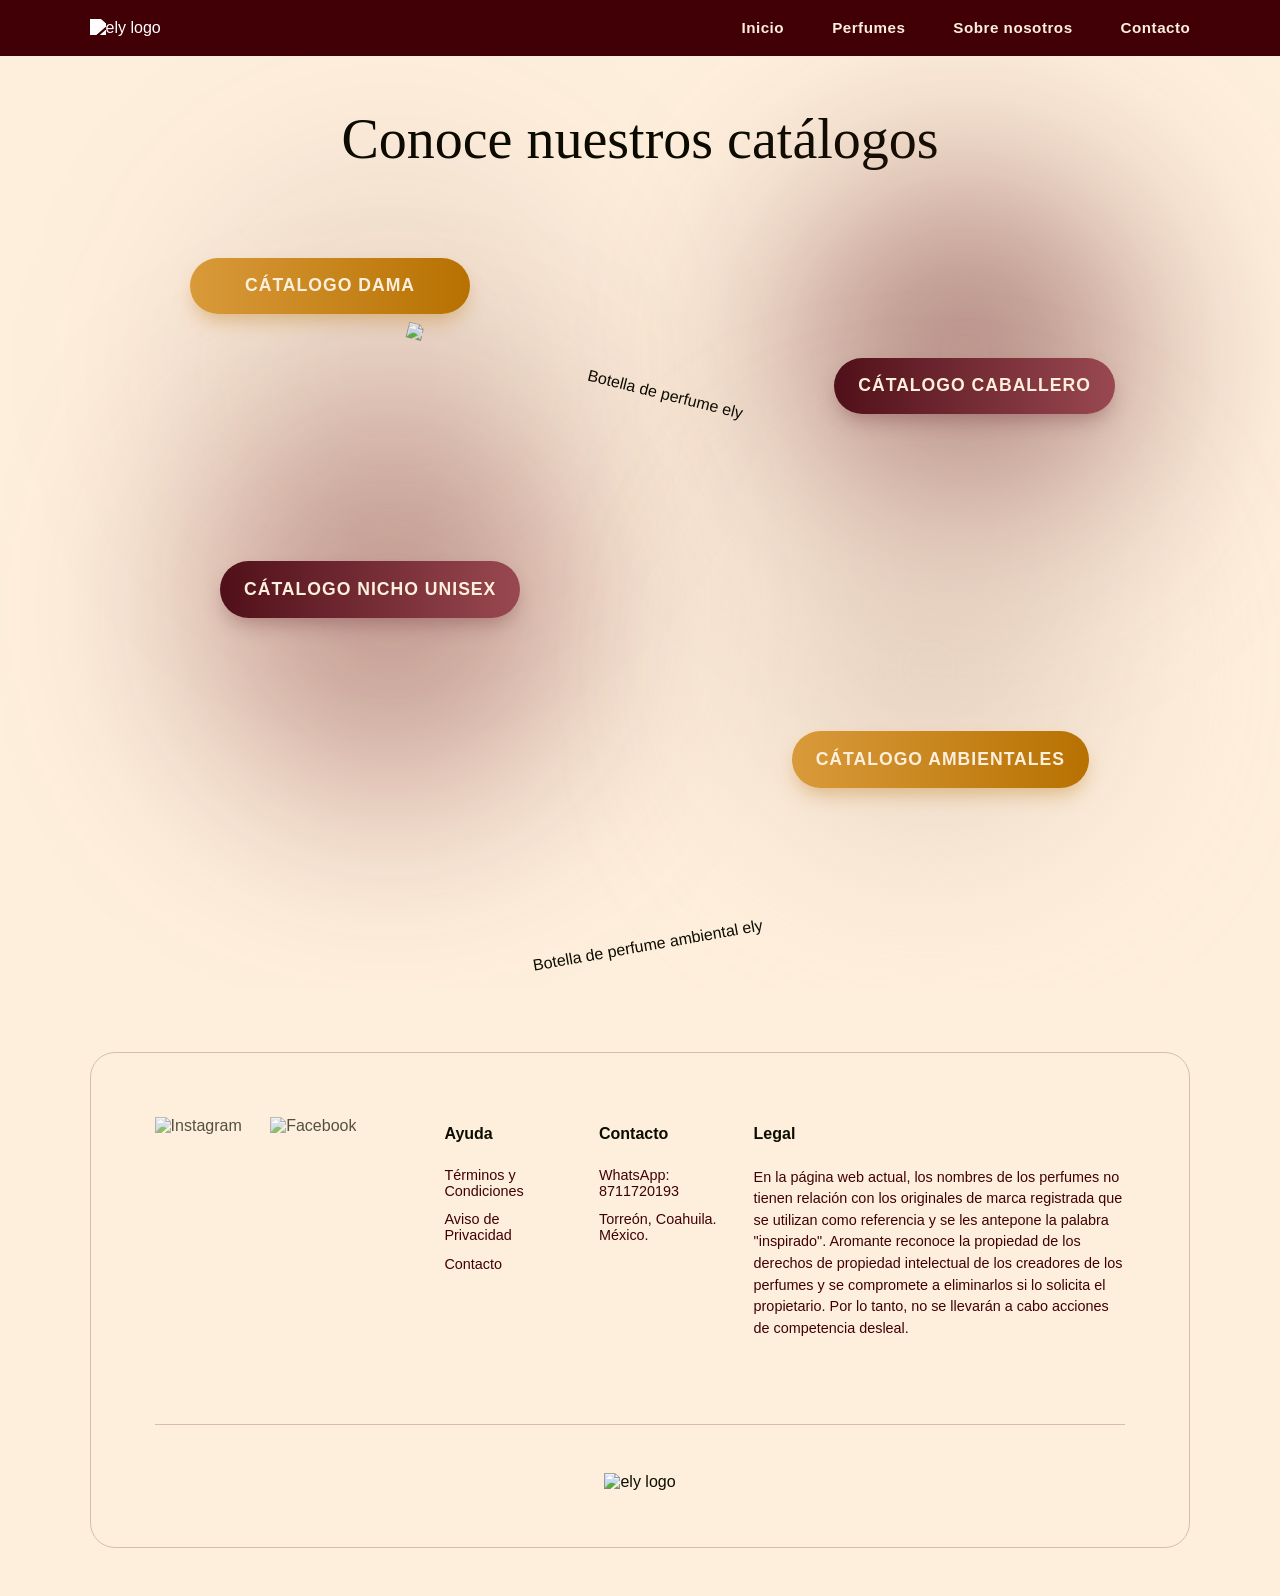
==== catalogo.html @ 82e42adc "Add files via upload" ====
<!DOCTYPE html>
<html lang="es">
<head>
    <meta charset="UTF-8">
    <meta name="viewport" content="width=device-width, initial-scale=1.0">
    <title>Catálogos - ely</title>
    <link rel="stylesheet" href="style.css?v=2.5">
    <link rel="shortcut icon" href="./images/ely-emblem.png" type="image/x-icon">
</head>
<body>

    <header>
        <div class="logo">
            <a href="index.html"><img src="images/logo.png" alt="ely logo"></a>
        </div>
        <nav>
            <ul>
                <li><a href="index.html">Inicio</a></li>
                <li><a href="catalogo.html">Perfumes</a></li>
                <li><a href="nosotros.html">Sobre nosotros</a></li>
                <li><a href="contacto.html">Contacto</a></li>
            </ul>
        </nav>
    </header>

    <main class="catalog-hub-main">
        <h1 class="catalog-hub-title">Conoce nuestros catálogos</h1>
        <div class="catalog-hub-container">
            
            <!-- Decorative Backgrounds -->
            <div class="hub-bg-blur blur-1"></div>
            <div class="hub-bg-blur blur-2"></div>
            <div class="hub-bg-blur blur-3"></div>
            <div class="hub-bg-blur blur-4"></div>

            <!-- Product Images -->
            <img src="images/promo-perfume.png" alt="Botella de perfume ely" class="hub-perfume-1">
            <img src="images/perfume-ambiental.png" alt="Botella de perfume ambiental ely" class="hub-perfume-2">

            <!-- Catalog Links -->
            <div class="hub-link-wrapper pos-1">
                <a href="#" class="btn-hub gold">
                    <span>CÁTALOGO DAMA</span>
                </a>
            </div>
            <div class="hub-link-wrapper pos-2">
                <a href="#" class="btn-hub magenta">
                    <span>CÁTALOGO CABALLERO</span>
                </a>
            </div>
            <div class="hub-link-wrapper pos-3">
                <a href="#" class="btn-hub magenta">
                    <span>CÁTALOGO NICHO UNISEX</span>
                </a>
            </div>
            <div class="hub-link-wrapper pos-4">
                <a href="#" class="btn-hub gold">
                    <span>CÁTALOGO AMBIENTALES</span>
                </a>
            </div>

        </div>
    </main>

    <footer>
        <div class="footer-container">
            <div class="footer-top">
                <div class="footer-social">
                    <a href="#"><img src="images/icon-instagram.svg" alt="Instagram"></a>
                    <a href="#"><img src="images/icon-facebook.svg" alt="Facebook"></a>
                </div>
                <div class="footer-links">
                    <div class="link-group">
                        <h3>Ayuda</h3>
                        <ul>
                            <li><a href="#">Términos y Condiciones</a></li>
                            <li><a href="#">Aviso de Privacidad</a></li>
                            <li><a href="contacto.html">Contacto</a></li>
                        </ul>
                    </div>
                    <div class="link-group">
                        <h3>Contacto</h3>
                        <ul>
                            <li>WhatsApp: 8711720193</li>
                            <li>Torreón, Coahuila. México.</li>
                        </ul>
                    </div>
                    <div class="link-group legal-group">
                        <h3>Legal</h3>
                        <p>En la página web actual, los nombres de los perfumes no tienen relación con los originales de marca registrada que se utilizan como referencia y se les antepone la palabra "inspirado". Aromante reconoce la propiedad de los derechos de propiedad intelectual de los creadores de los perfumes y se compromete a eliminarlos si lo solicita el propietario. Por lo tanto, no se llevarán a cabo acciones de competencia desleal.</p>
                    </div>
                </div>
            </div>
            <div class="footer-bottom">
                <img src="images/logo-footer.png" alt="ely logo">
            </div>
        </div>
    </footer>

</body>
</html>
---- style.css ----
/* --- FONT DEFINITIONS --- */
@font-face {
    font-family: 'Ophelia';
    src: url('fonts/Ophelia-Regular.woff2') format('woff2'),
         url('fonts/Ophelia-Regular.woff') format('woff');
    font-weight: normal;
    font-style: normal;
}

@font-face {
    font-family: 'Plus Jakarta Sans';
    src: url('fonts/PlusJakartaSans-Regular.woff2') format('woff2'),
         url('fonts/PlusJakartaSans-Regular.woff') format('woff');
    font-weight: normal;
    font-style: normal;
}

@font-face {
    font-family: 'Plus Jakarta Sans';
    src: url('fonts/PlusJakartaSans-Bold.woff2') format('woff2'),
         url('fonts/PlusJakartaSans-Bold.woff') format('woff');
    font-weight: bold;
    font-style: normal;
}

/* --- CSS VARIABLES & GLOBAL RESET --- */
:root {
    --bg-color: #FEEFDC;
    --header-bg: #410006;
    --text-color-dark: #0C0C00;
    --text-color-light: #FEEFDC;
    --text-color-subtle: #410006;
    --accent-gold: #B77101;
    --accent-magenta: #994851;
    --footer-border-color: #D6BCAD;
    --about-bg-color: #eadace29;
}

*, *::before, *::after {
    box-sizing: border-box;
}

/* --- GLOBAL STYLES --- */
body {
    font-family: 'Plus Jakarta Sans', sans-serif;
    margin: 0;
    background-color: var(--bg-color);
    color: var(--text-color-dark);
    -webkit-font-smoothing: antialiased;
    -moz-osx-font-smoothing: grayscale;
}

main {
    overflow-x: hidden;
}

h1, h2 {
    font-family: 'Ophelia', serif;
    font-weight: normal;
    margin: 0;
}

h1 {
    font-size: 3.8rem;
    line-height: 1.25;
}

h2 {
    font-size: 3.5rem;
    text-align: center;
}

p {
    line-height: 1.6;
    font-size: 1rem;
    margin: 0;
    color: var(--text-color-subtle);
}

a {
    text-decoration: none;
    color: inherit;
}

section {
    padding-left: 7%;
    padding-right: 7%;
    max-width: 1250px;
    margin: 0 auto;
    position: relative;
}

/* --- HEADER --- */
header {
    display: flex;
    justify-content: space-between;
    align-items: center;
    padding: 1.2rem 7%;
    background-color: var(--header-bg);
    color: var(--text-color-light);
}

header .logo img {
    height: 55px;
    filter: brightness(0) invert(1);
}

header nav ul {
    list-style: none;
    display: flex;
    gap: 3rem;
    margin: 0;
    padding: 0;
}

header nav a {
    font-size: 0.95rem;
    font-weight: bold;
    letter-spacing: 0.5px;
}

/* --- BUTTONS --- */
.btn {
    display: inline-block;
    padding: 1.1rem 3.2rem;
    border-radius: 50px;
    font-family: 'Plus Jakarta Sans', sans-serif;
    font-size: 0.9rem;
    font-weight: bold;
    text-align: center;
    text-transform: uppercase;
    letter-spacing: 1.5px;
    transition: all 0.3s ease;
    border: none;
    cursor: pointer;
}

.btn-primary {
    background-color: var(--accent-gold);
    color: var(--text-color-light);
}

.btn-dark {
    background-color: var(--header-bg);
    color: var(--text-color-light);
    padding: 1rem 3rem;
}

/* --- DECORATIVE BLURRED BACKGROUNDS --- */
.decorative-bg {
    position: absolute;
    border-radius: 50%;
    filter: blur(85px);
    z-index: 1;
    pointer-events: none;
}

/* --- SECTION-SPECIFIC STYLES & SPACING --- */
.hero {
    padding-top: 6rem;
    padding-bottom: 7rem;
    display: flex;
    align-items: center;
    gap: 4rem;
}

.hero-text {
    flex: 0 1 550px;
}

.hero-text p {
    font-size: 1.1rem;
    margin: 1.5rem 0 2.5rem 0;
}

.hero-image {
    flex: 1;
    position: relative;
    display: flex;
    justify-content: center;
}

.hero-image img {
    width: 170%;
    max-width: 420px;
    height: auto;
    aspect-ratio: 1 / 1;
    border-radius: 50%;
    object-fit: cover;
    position: relative;
    z-index: 2;
    padding: 1rem;
}

.hero-image .decorative-bg {
    width: 140%;
    height: 140%;
    top: 50%;
    left: 50%;
    transform: translate(-50%, -50%);
    background: radial-gradient(circle, rgba(214, 188, 173, 0.9) 0%, rgba(254, 239, 220, 0) 60%);
}

.benefits {
    padding-top: 0;
    padding-bottom: 3rem;
}

.benefits h2 {
    padding-bottom: 4rem;
}

.benefit-cards {
    display: flex;
    justify-content: center;
    gap: 3rem;
    flex-wrap: wrap;
}

.benefits .card {
    background-color: var(--accent-magenta);
    color: var(--text-color-light);
    padding: 1.5rem;
    border-radius: 15px;
    flex: 1 1 390px;
    max-width: 450px; /* Adjusted max-width */
    display: flex;
    align-items: center;
    gap: .5rem;
    position: relative;
    overflow: hidden;
    z-index: 1;
}

.benefits .card .decorative-bg {
    position: absolute;
    top: -20%;
    left: 50%;
    width: 120%;
    height: 100%;
    transform: translateX(-50%);
    background: radial-gradient(ellipse at center, rgba(61, 4, 4, 0.551) 0%, rgba(82, 9, 9, 0.43) 70%);
    filter: blur(25px);
    z-index: 2;
    pointer-events: none;
}

.benefits .card img, .benefits .card .card-text {
    position: relative;
    z-index: 3;
}

.benefits .card img {
    height: 110px;
    flex-shrink: 0;
    filter: brightness(0) invert(1);
}

.benefits .card-text {
    flex-grow: 1;
}

.benefits .card h3 {
    font-family: 'Plus Jakarta Sans', sans-serif;
    font-size: 1.15rem;
    font-weight: bold;
    margin: 0 0 0.2rem 0;
    color: var(--text-color-light);
}

.benefits .card p {
    color: rgba(254, 239, 220, 0.85);
    font-size: 0.95rem;
    margin: 0;
}

.experience-box {
    background-color: #d7c3b6;
    padding: 2.5rem;
    border-radius: 15px;
    margin-top: 2rem;
    max-width: 500px;
}

.cta {
    padding-top: 3rem;
    padding-bottom: 7rem;
    text-align: center;
}

.catalog-promo {
    padding-top: 0;
    padding-bottom: 8rem;
    display: flex;
    align-items: center;
    gap: 5rem;
}

.catalog-promo-text, .catalog-promo-image {
    flex: 1;
    position: relative;
}

.catalog-promo-image {
    text-align: center;
}

.catalog-promo-text {
    text-align: center;
}

.catalog-promo-text p {
    max-width: 450px;
    margin: 1.5rem auto 2.5rem auto;
    font-size: 1.1rem;
}

.catalog-promo-image img {
    width: 160%;
    max-width: 500px;
    border-radius: 15px;
    z-index: 2;
    position: relative;
}

.catalog-promo-image .decorative-bg {
    width: 170%;
    height: 170%;
    top: 50%;
    left: 50%;
    transform: translate(-50%, -50%);
    background: radial-gradient(circle, rgba(108, 19, 29, 0.65) 0%, rgba(71, 11, 16, 0.122) 60%);
}

.aroma-finder {
    padding-top: 0;
    padding-bottom: 8rem;
    display: flex;
    align-items: center;
    gap: 5rem;
}

.aroma-finder-text, .aroma-finder-image {
    flex: 1;
}

.aroma-finder-text h2 {
    text-align: left;
}

.aroma-finder-text p {
    margin: 1.5rem 0 2rem 0;
    max-width: 400px;
    font-size: 1.1rem;
}

.aroma-finder-image {
    position: relative;
    text-align: center;
}

.aroma-finder-image img {
    width: 100%;
    height: 420px;
    object-fit: cover;
    border-radius: 999px;
    z-index: 2;
    position: relative;
}

.aroma-finder-image .decorative-bg {
    width: 130%;
    height: 130%;
    top: 50%;
    left: 50%;
    transform: translate(-50%, -50%);
    background: radial-gradient(circle, rgba(214, 188, 173, 0.85) 0%, rgba(254, 239, 220, 0) 60%);
}

/* --- CATALOG HUB PAGE --- */
.catalog-hub-main {
    padding: 3rem 7% 10rem 7%;
    text-align: center;
}

.catalog-hub-title {
    font-family: 'Ophelia', serif;
    font-size: 3.5rem;
    font-weight: normal;
    color: var(--text-color-dark);
    margin-bottom: .2rem;
}

.catalog-hub-container {
    position: relative;
    width: 100%;
    max-width: 900px;
    height: 650px;
    margin: 0 auto;
}

.hub-bg-blur {
    position: absolute;
    border-radius: 50%;
    filter: blur(100px);
    pointer-events: none;
}

.blur-1 { background-color: rgba(78, 19, 24, 0.099); width: 400px; height: 400px; top: -10px; left: 10; }
.blur-2 { background-color: rgba(98, 26, 33, 0.5); width: 350px; height: 350px; bottom: 3 px; right: -50px; }
.blur-3 { background-color: rgba(106, 25, 34, 0.4); width: 380px; height: 380px; bottom: 30px; left: 10px; }
.blur-4 { background-color: rgba(214, 188, 173, 0.6); width: 320px; height: 320px; bottom: 0; right: 0; }

.hub-perfume-1, .hub-perfume-2 {
    position: absolute;
    z-index: 10;
    max-width: 100%;
    transition: transform 0.3s ease-out;
}

.hub-perfume-1 { width: 580px; top: 35%; left: 50%; transform: translate(-47%, -65%)rotate(14deg);padding: 2rem; }
.hub-perfume-2 { width: 690px; bottom: -160px; left: 50%; transform: translateX(-50%) rotate(-10deg);z-index: 5;padding: 2rem; }

.hub-link-wrapper {
    position: absolute;
    z-index: 15;
}

.btn-hub {
    display: block;
    padding: 1.1rem 1.5rem;
    border-radius: 50px;
    font-family: 'Plus Jakarta Sans', sans-serif;
    font-weight: bold;
    font-size: 1.1rem;
    letter-spacing: 1px;
    color: var(--text-color-light);
    text-align: center;
    text-transform: uppercase;
    white-space: nowrap;
    min-width: 280px;
    transition: all 0.3s ease;
}

.btn-hub.gold {
    background-image: linear-gradient(to right, #D99A3A, #B77101);
    box-shadow: 0 10px 20px -5px rgba(183, 113, 1, 0.4);
}

.btn-hub.magenta {
    background-image: linear-gradient(to right, #501019, #994851);
    box-shadow: 0 10px 20px -5px rgba(109, 51, 57, 0.4);
}

.btn-hub:hover {
    transform: translateY(-3px);
    box-shadow: 0 14px 28px -5px rgba(0,0,0,0.2);
}
.btn-hub span { display: block; text-align: center; }

/* Positioning the buttons */
.pos-1 { top: 80px; left: 0px; }
.pos-2 { top: 180px; right: -25px; }
.pos-3 { bottom: 210px; left: 30px; }
.pos-4 { bottom: 40px; right: 1px; }

/* --- ABOUT US PAGE --- */
.about-us-section {
    display: grid;
    grid-template-columns: 1fr 1fr;
    align-items: stretch;
    background-color: var(--about-bg-color);
    min-height: calc(100vh - 80px); /* Adjust based on header height */
}

.about-text-column {
    padding: 6rem 5%;
    display: flex;
    flex-direction: column;
    justify-content: center;
}

.about-text-column h1 {
    text-align: left;
    font-size: 4rem;
    margin-bottom: 2rem;
}

.about-text-column p {
    max-width: 500px;
    margin-bottom: 1.5rem;
    font-size: 1.1rem;
}

.about-text-column .bold-text {
    font-weight: bold;
    font-size: 1.2rem;
    margin-top: 1rem;
}

experience-box {
    background-color: #DBC6B8;
    padding: 2.5rem;
    border-radius: 15px;
    margin-top: 2rem;
    max-width: 500px;
}

.experience-box h2 {
    font-family: 'Plus Jakarta Sans', sans-serif;
    font-weight: bold;
    font-size: 1.5rem;
    text-align: left;
    margin-bottom: 1rem;
}

.experience-box p {
    font-size: 1rem;
    margin-bottom: 0;
}

.about-image-column {
    background-color: white;
}

.about-image-column img {
    width: 100%;
    height: 100%;
    object-fit: cover;
}

/* --- CONTACT PAGE --- */
.contact-page-main {
    background-color: var(--contact-bg-color);
    padding: 6rem 7% 8rem 7%;
    text-align: center;
}

.contact-header-text h1 {
    font-size: 4.5rem;
    color: var(--header-bg);
}

.contact-header-text p {
    max-width: 550px;
    margin: 1.5rem auto 0 auto;
    font-size: 1.15rem;
    color: var(--text-color-subtle);
}

.contact-deco-icon {
    margin: 2rem auto;
    width: 190px;
    height: 190px;
}

.contact-deco-icon img {
    width: 100%;
    height: 100%;
}

.contact-info-grid {
    display: grid;
    grid-template-columns: 1fr 1fr;
    gap: 4rem;
    max-width: 900px;
    margin: 0 auto;
    text-align: left;
}

.contact-channel h2, .contact-hours h2 {
    font-family: 'Plus Jakarta Sans', sans-serif;
    font-weight: bold;
    font-size: 1.7rem;
    text-align: left;
    color: var(--text-color-dark);
    margin-bottom: 1.5rem;
}

.contact-channel p, .contact-hours p {
    font-size: 1.1rem;
    margin-bottom: 0.8rem;
}

.contact-closing-text {
    margin-top: 4rem;
    font-weight: bold; 
     font-size: 1.1rem;
}

/* --- AROMA GUIDE PAGE --- */
.aroma-guide-main {
    background: linear-gradient(to bottom, #F9F3EE, #F2E3D2);
    padding: 6rem 7% 8rem 7%;
}
.aroma-guide-intro {
    text-align: center;
    max-width: 750px;
    margin: 0 auto 5rem auto;
}
.aroma-guide-intro h1 {
    font-size: 4rem;
    color: var(--text-color-dark);
    margin-bottom: 2rem;
}
.aroma-guide-intro p {
    font-size: 1.1rem;
    margin-bottom: 1.5rem;
}
.aroma-category {
    display: grid;
    grid-template-columns: 1fr 1fr;
    align-items: center;
    gap: 5rem;
    margin-bottom: 6rem;
}
.aroma-category.reverse {
    grid-template-columns: 1fr 1fr;
}
.aroma-category.reverse .aroma-text {
    order: 2;
}
.aroma-category.reverse .aroma-image {
    order: 1;
}
.aroma-text h2 {
    font-family: 'Plus Jakarta Sans', sans-serif;
    font-size: 1.8rem;
    font-weight: bold;
    text-align: left;
    margin-bottom: 1.5rem;
}
.aroma-text p {
    font-size: 1rem;
    margin-bottom: 1rem;
}
.aroma-text p strong {
    font-weight: bold;
}
.aroma-image img {
    width: 100%;
    height: auto;
    aspect-ratio: 1 / 1;
    border-radius: 50%;
    object-fit: cover;
    box-shadow: 0 15px 30px rgba(0,0,0,0.1);
}
.aroma-guide-outro {
    text-align: center;
    max-width: 700px;  
    margin: 4rem auto 0 auto;
}
.aroma-guide-outro p {
    font-size: 1.1rem;
    margin-bottom: 1.5rem;
}

/* --- FOOTER --- */
footer {
    padding: 4rem 7% 3rem 7%;
}

.footer-container {
    max-width: 1200px;
    margin: 0 auto;
    padding: 3.5rem 4rem;
    border: 1px solid var(--footer-border-color);
    border-radius: 25px;
}

.footer-top {
    display: flex;
    justify-content: space-between;
    gap: 4rem;
    padding-bottom: 2.5rem;
}

.footer-social {
    flex-shrink: 0;
    padding-top: 8px;
}
.footer-social img {
    height: 24px;
    opacity: 0.7;
    margin-right: 1.5rem;
}

.footer-links {
    display: flex;
    flex-grow: 1;
    justify-content: space-between;
    gap: 2rem;
}

.link-group {
    flex-shrink: 0;
    flex-basis: 18%;
}

.link-group.legal-group {
    flex-grow: 1;
    flex-basis: 45%;
}

.link-group h3 {
    font-family: 'Plus Jakarta Sans', sans-serif;
    font-weight: bold;
    font-size: 1rem;
    margin-bottom: 1.5rem;
    color: var(--text-color-dark);
}

.link-group ul {
    list-style: none;
    padding: 0;
    margin: 0;
}

.link-group ul li, .link-group p {
    margin-bottom: 0.8rem;
    font-size: 0.9rem;
    color: var(--text-color-subtle);
}

.link-group p {
    line-height: 1.5;
}

.footer-bottom {
    text-align: center;
    padding-top: 3rem;
    margin-top: 2rem;
    border-top: 1px solid var(--footer-border-color);
}

.footer-bottom img {
    height: 65px;
}

/* --- RESPONSIVE ADJUSTMENTS --- */
@media (max-width: 992px) {
    h1 { font-size: 3rem; }
    h2 { font-size: 2.5rem; text-align: center !important; }
    section { padding-left: 5%; padding-right: 5%; }
    .hero { padding-top: 4rem; padding-bottom: 4rem; }

    .hero, .catalog-promo, .aroma-finder {
        flex-direction: column;
        text-align: center;
        gap: 3rem;
    }
    
    .hero-text { flex: 1 1 auto; }

    .hero-text p, .aroma-finder-text p, .catalog-promo-text p {
        max-width: 500px;
        margin-left: auto;
        margin-right: auto;
    }

    .hero-image img {
        max-width: 300px;
    }

    .catalog-promo { flex-direction: column-reverse; }

    .footer-top, .footer-links {
        flex-direction: column;
        align-items: center;
        text-align: center;
        gap: 2.5rem;
    }
    .link-group, .link-group.legal-group {
        flex-basis: auto;
    }
    .about-us-section {
        grid-template-columns: 1fr;
    }
    .about-image-column {
        order: -1; /* Move image to top on mobile */
        min-height: 400px;
    }
    .aroma-category, .aroma-category.reverse {
        grid-template-columns: 1fr;
        text-align: center;
    }
    .aroma-text h2 { text-align: center; }
}

@media (max-width: 768px) {
    header { flex-direction: column; gap: 1.5rem; padding: 1.5rem 5%; }
    h1 { font-size: 2.5rem; line-height: 1.3; }
    h2 { font-size: 2.2rem; }
    .benefit-cards { flex-direction: column; align-items: center; }
    
    .catalog-hub-main { padding-top: 4rem; padding-bottom: 4rem; }
    .catalog-hub-container { height: auto; padding: 5rem 0; display: flex; flex-direction: column; align-items: center; gap: 5rem; }
    .hub-perfume-1, .hub-perfume-2 { position: static; transform: none; width: 60%; max-width: 250px; margin-bottom: 1rem; order: -1; }
    .hub-perfume-2 { width: 70%; max-width: 280px; }
    .hub-link-wrapper { position: static; transform: none; width: 100%; }
    .btn-hub { width: 100%; }
    .hub-bg-blur { display: none; }
    .about-text-column { padding: 4rem 5%; }
    .contact-info-grid {
        grid-template-columns: 1fr;
        gap: 3rem;
    }

    .contact-channel h2, .contact-hours h2 {
        text-align: center;
    }

    .contact-channel, .contact-hours {
        text-align: center;
    }
    .aroma-guide-intro h1 { font-size: 3rem; }
}
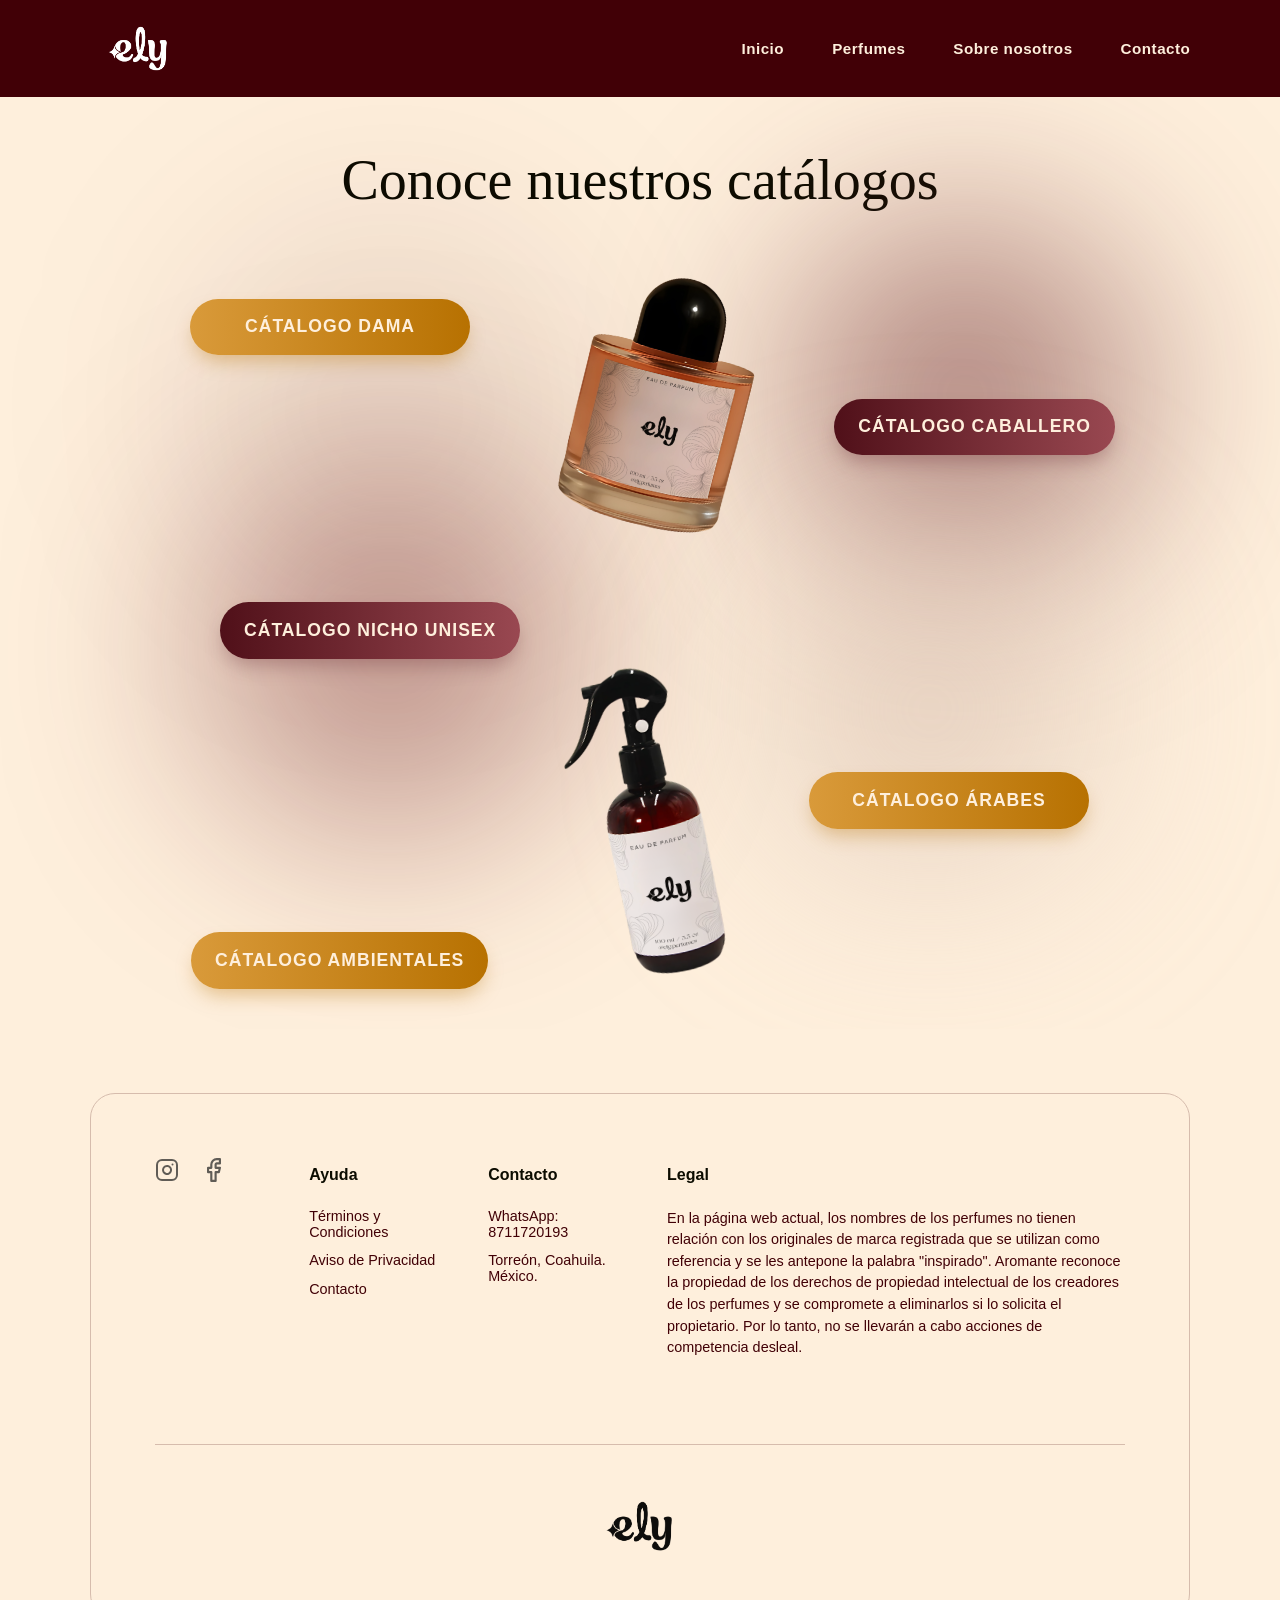
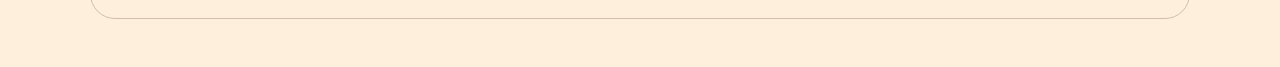
==== commit d00dab1a: "Add files via upload" ====
--- a/catalogo.html
+++ b/catalogo.html
@@ -39,22 +39,27 @@
 
             <!-- Catalog Links -->
             <div class="hub-link-wrapper pos-1">
-                <a href="#" class="btn-hub gold">
+                <a href="damaperfumes.html" class="btn-hub gold">
                     <span>CÁTALOGO DAMA</span>
                 </a>
             </div>
             <div class="hub-link-wrapper pos-2">
-                <a href="#" class="btn-hub magenta">
+                <a href="caballeroperfumes.html" class="btn-hub magenta">
                     <span>CÁTALOGO CABALLERO</span>
                 </a>
             </div>
             <div class="hub-link-wrapper pos-3">
-                <a href="#" class="btn-hub magenta">
+                <a href="nichoperfumes.html" class="btn-hub magenta">
                     <span>CÁTALOGO NICHO UNISEX</span>
                 </a>
             </div>
-            <div class="hub-link-wrapper pos-4">
-                <a href="#" class="btn-hub gold">
+             <div class="hub-link-wrapper pos-4">
+                <a href="arabesperfumes.html" class="btn-hub gold">
+                    <span>CÁTALOGO ÁRABES</span>
+                </a>
+            </div>
+            <div class="hub-link-wrapper pos-5">
+                <a href="ambientales.html" class="btn-hub gold">
                     <span>CÁTALOGO AMBIENTALES</span>
                 </a>
             </div>
--- a/style.css
+++ b/style.css
@@ -463,6 +463,7 @@
 .pos-2 { top: 180px; right: -25px; }
 .pos-3 { bottom: 210px; left: 30px; }
 .pos-4 { bottom: 40px; right: 1px; }
+.pos-5 { bottom: -120px; left: 1px;}
 
 /* --- ABOUT US PAGE --- */
 .about-us-section {
@@ -588,6 +589,64 @@
      font-size: 1.1rem;
 }
 
+/* --- FORM STYLES --- */
+.contact-form-container {
+   display: flex;
+   flex-direction: column;
+   align-items: flex-start;
+   justify-content: flex-start;
+   height: auto;
+    max-width: 1000px;
+    margin: 2rem 0 0 7%;
+    background-color: #edd8bc;
+    padding: 3rem;
+    gap: 2rem;
+    border-radius: 15px;
+    box-shadow: 0 10px 25px rgba(0,0,0,0.05);
+}
+.formulario-catalogo-container {
+   display: flex;
+   flex-direction: column;
+   align-items: flex-start;
+   justify-content: flex-start;
+   height: auto;
+    max-width: 1000px;
+    margin: 2rem 0 0 7%;
+    background-color: #edd8bc;
+    padding: 3rem;
+    gap: 2rem;
+    border-radius: 15px;
+    box-shadow: 0 10px 25px rgba(0,0,0,0.05);
+}
+.form-group {
+    margin-bottom: 1rem;
+    text-align: left;
+    align-items: start;
+   
+}
+
+.form-group label {
+    display: block;
+    font-weight: bold;
+    margin-bottom: 1rem;
+    font-size: 0.9rem;
+}
+
+.form-group input, .form-group textarea {
+    width: 100%;
+    padding: 0.5rem;
+    border: 1px solid #ddd;
+    border-radius: 8px;
+    font-family: 'Plus Jakarta Sans', sans-serif;
+    font-size: 1rem;
+}
+
+.success-message {
+    font-size: 1.2rem;
+    font-weight: bold;
+    color: var(--accent-gold);
+}
+
 /* --- AROMA GUIDE PAGE --- */
 .aroma-guide-main {
     background: linear-gradient(to bottom, #F9F3EE, #F2E3D2);
@@ -654,6 +713,43 @@
     font-size: 1.1rem;
     margin-bottom: 1.5rem;
 }
+
+/* --- ARTICULOS --- */
+.catalog-dama-section, .catalog-caballero-section, .catalog-nicho-section, .catalog-arabes-section, .catalog-ambientales-section {
+    text-align: center;
+    margin-bottom: 0.5rem;
+    margin-top: 1rem;
+    gap: 2rem;
+    padding: 2rem 0 2rem 0;
+}
+#dama,#caballero, #nicho, #arabes, #ambientales {
+    display: grid;
+    grid-template-columns: 1fr 1fr;
+    gap: 3rem;
+    margin-top: 1rem;
+    margin-bottom: 1rem;
+}
+.articulo {
+    margin-bottom: 3rem;
+    display: grid;
+    padding: 1.5rem 1.5rem;
+    border-radius: 20px;
+    font-family: 'Plus Jakarta Sans', sans-serif;
+    font-size: 1.1rem;
+    letter-spacing: 1.5px;
+    background-color: rgb(253, 250, 245);
+    border: #410006 2px solid;
+    box-shadow: 0 10px 10px rgba(0, 0, 0, 0.355);
+}
+
+.descripcion {
+    font-size: 0.9rem;
+    font-style: italic;
+    margin-top: 0.5rem;
+    color: var(--text-color-subtle);
+}
+
+
 
 /* --- FOOTER --- */
 footer {
@@ -813,5 +909,10 @@
     .contact-channel, .contact-hours {
         text-align: center;
     }
+
+    .contact-form-container {
+        padding: 2rem;
+    }
+
     .aroma-guide-intro h1 { font-size: 3rem; }
 }
